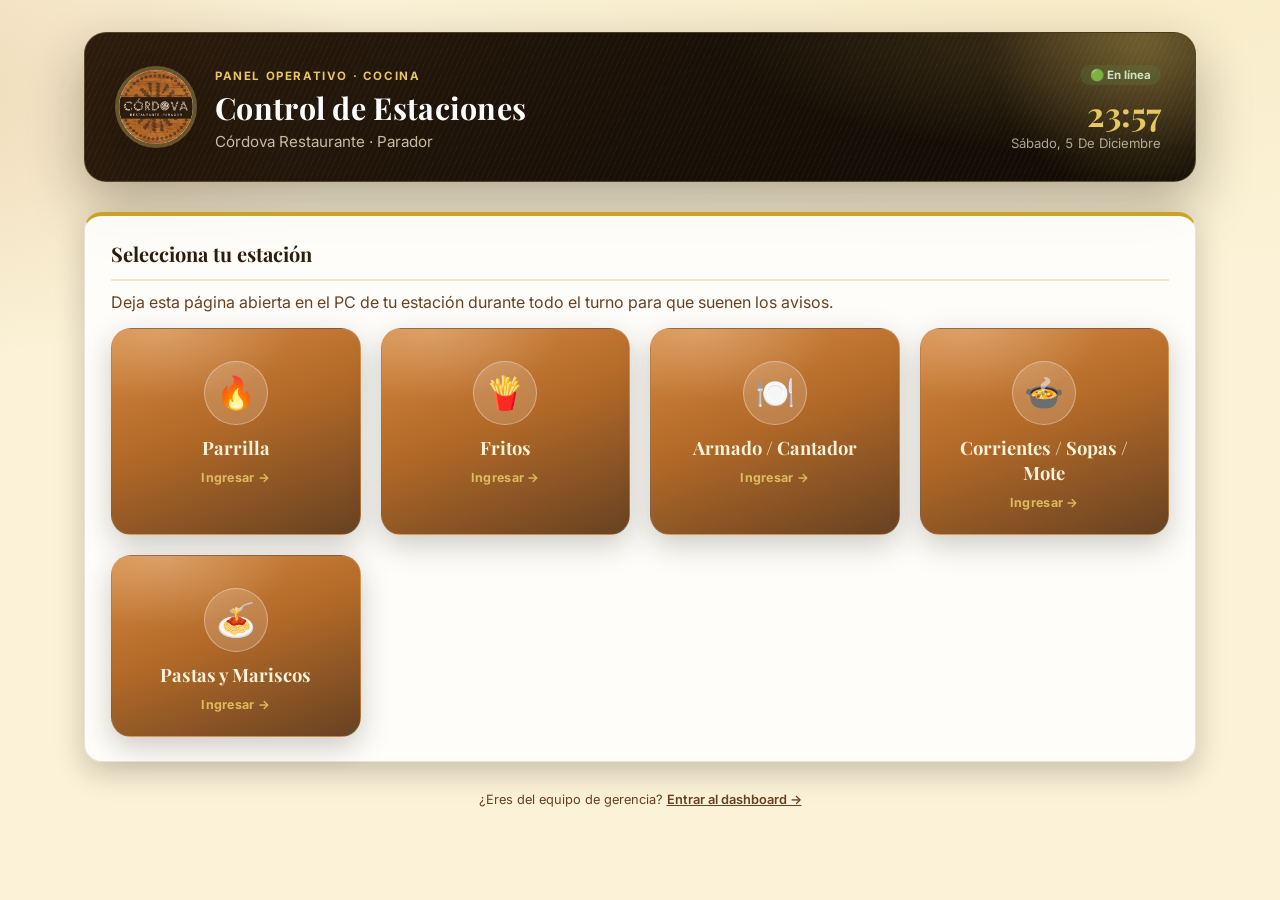
==== index.html @ f02a96de "Add files via upload" ====
<!DOCTYPE html>
<html lang="es">
<head>
<meta charset="UTF-8" />
<meta name="viewport" content="width=device-width, initial-scale=1.0" />
<title>Córdova · Control de Estaciones</title>
<link rel="icon" href="assets/logo.png" />
<link rel="manifest" href="manifest.json" />
<meta name="theme-color" content="#2c1c0d" />
<link rel="apple-touch-icon" href="assets/icon-192.png" />
<link rel="preconnect" href="https://fonts.googleapis.com" />
<link rel="preconnect" href="https://fonts.gstatic.com" crossorigin />
<link href="https://fonts.googleapis.com/css2?family=Playfair+Display:wght@600;700;800&family=Inter:wght@400;500;600;700;800&display=swap" rel="stylesheet" />
<link rel="stylesheet" href="css/style.css" />
</head>
<body>
  <div class="wrap">
    <div class="hero-header">
      <div class="hero-glow"></div>
      <img class="hero-logo" src="assets/logo.png" alt="Córdova Restaurante" />
      <div class="hero-copy">
        <span class="eyebrow">Panel operativo · Cocina</span>
        <h1>Control de Estaciones</h1>
        <p>Córdova Restaurante · Parador</p>
      </div>
      <div class="clock">
        <span class="conn-pill" id="conn-status">·</span>
        <div class="time" id="clock-time">--:--</div>
        <div class="date" id="clock-date">--</div>
      </div>
    </div>

    <div class="card card-accent fade-in">
      <h2>Selecciona tu estación</h2>
      <p style="color:var(--brand-wood-dark); margin-top:-6px;">
        Deja esta página abierta en el PC de tu estación durante todo el turno para que suenen los avisos.
      </p>
      <div class="station-grid" id="station-grid"></div>
    </div>

    <div class="footer-note">
      ¿Eres del equipo de gerencia? <a href="dashboard.html">Entrar al dashboard →</a>
    </div>
  </div>

  <script src="js/data.js"></script>
  <script src="js/pwa.js"></script>
  <script>
    function renderClock() {
      const now = new Date();
      document.getElementById("clock-time").textContent =
        String(now.getHours()).padStart(2, "0") + ":" + String(now.getMinutes()).padStart(2, "0");
      document.getElementById("clock-date").textContent =
        now.toLocaleDateString("es-CO", { weekday: "long", day: "numeric", month: "long" });
    }
    renderClock();
    setInterval(renderClock, 1000 * 10);

    const grid = document.getElementById("station-grid");
    STATIONS.forEach((s) => {
      const a = document.createElement("a");
      a.className = "station-tile";
      a.href = `estacion.html?station=${s.id}`;
      a.innerHTML = `<span class="icon-badge"><span class="icon">${s.icon}</span></span><span class="name">${s.name}</span><span class="tile-arrow">Ingresar →</span>`;
      grid.appendChild(a);
    });
  </script>
</body>
</html>
---- css/style.css ----
/* ============================================================
   CÓRDOVA RESTAURANTE — Estilo de marca (v2, look premium)
   Paleta extraída del logo: café oscuro, madera natural,
   blanco hueso y acentos de verde bijao / rojo corozo / dorado.
   Tipografía: Playfair Display (editorial) + Inter (funcional).
   ============================================================ */

:root {
  --brand-dark: #2c1c0d;
  --brand-dark-2: #180f06;
  --brand-wood: #b36a28;
  --brand-wood-light: #d68a42;
  --brand-wood-dark: #674222;
  --brand-cream: #fbf2d7;
  --brand-cream-2: #f3e7c8;
  --brand-gold: #c9a227;
  --brand-gold-light: #e6c665;
  --brand-green: #5c7a45;
  --brand-green-dark: #3f5730;
  --brand-red: #9b3b2e;
  --brand-red-dark: #74271d;
  --shadow: 0 10px 30px rgba(24, 15, 6, 0.22);
  --shadow-lg: 0 22px 55px rgba(24, 15, 6, 0.32);
  --radius: 18px;
  --serif: "Playfair Display", Georgia, serif;
  --sans: "Inter", "Segoe UI", Arial, sans-serif;
  font-size: 16px;
}

* { box-sizing: border-box; }

html, body {
  margin: 0;
  padding: 0;
  min-height: 100%;
  color: var(--brand-dark);
  font-family: var(--sans);
}

body {
  background:
    radial-gradient(1200px 600px at 85% -10%, rgba(230, 198, 101, 0.16), transparent 60%),
    radial-gradient(900px 500px at -10% 10%, rgba(179, 106, 40, 0.18), transparent 55%),
    var(--brand-cream);
  min-height: 100vh;
}

::-webkit-scrollbar { width: 10px; height: 10px; }
::-webkit-scrollbar-track { background: var(--brand-cream-2); }
::-webkit-scrollbar-thumb { background: var(--brand-wood); border-radius: 10px; }
::-webkit-scrollbar-thumb:hover { background: var(--brand-wood-dark); }

.wrap {
  max-width: 1160px;
  margin: 0 auto;
  padding: 32px 24px 90px;
}

/* ---------- Hero header ---------- */
.hero-header {
  position: relative;
  display: flex;
  align-items: center;
  gap: 22px;
  margin-bottom: 30px;
  padding: 30px 34px;
  border-radius: 22px;
  background:
    radial-gradient(600px 200px at 90% 0%, rgba(230, 198, 101, 0.18), transparent 60%),
    linear-gradient(135deg, var(--brand-dark) 0%, var(--brand-dark-2) 55%, #120b04 100%);
  color: var(--brand-cream);
  box-shadow: var(--shadow-lg);
  overflow: hidden;
  border: 1px solid rgba(230, 198, 101, 0.25);
}

.hero-header::after {
  content: "";
  position: absolute;
  inset: 0;
  background-image: repeating-linear-gradient(115deg, rgba(255,255,255,0.035) 0px, rgba(255,255,255,0.035) 1px, transparent 1px, transparent 5px);
  pointer-events: none;
}

.hero-glow {
  position: absolute;
  width: 340px; height: 340px;
  right: -120px; top: -160px;
  background: radial-gradient(circle, rgba(230,198,101,0.35), transparent 65%);
  filter: blur(10px);
  pointer-events: none;
}

.hero-logo {
  width: 74px;
  height: 74px;
  border-radius: 50%;
  box-shadow: 0 0 0 4px rgba(230, 198, 101, 0.35), var(--shadow);
  position: relative;
  z-index: 1;
  flex-shrink: 0;
}

.hero-copy { position: relative; z-index: 1; }
.hero-copy .eyebrow {
  display: inline-block;
  font-size: 0.72rem;
  letter-spacing: 1.6px;
  text-transform: uppercase;
  color: var(--brand-gold-light);
  font-weight: 700;
  margin-bottom: 4px;
}
.hero-copy h1 {
  font-family: var(--serif);
  font-size: 1.9rem;
  margin: 0;
  letter-spacing: 0.3px;
  color: #fff;
}
.hero-copy p {
  margin: 4px 0 0;
  color: rgba(251, 242, 215, 0.75);
  font-size: 0.95rem;
}

.hero-header .clock {
  margin-left: auto;
  text-align: right;
  color: var(--brand-cream);
  font-variant-numeric: tabular-nums;
  position: relative;
  z-index: 1;
}
.hero-header .clock .time { font-family: var(--serif); font-size: 2.1rem; font-weight: 700; color: var(--brand-gold-light); }
.hero-header .clock .date { font-size: 0.82rem; color: rgba(251, 242, 215, 0.65); text-transform: capitalize; }

.conn-pill {
  display: inline-block;
  font-size: 0.72rem;
  font-weight: 700;
  padding: 3px 10px;
  border-radius: 999px;
  margin-bottom: 6px;
  background: rgba(255,255,255,0.12);
  color: var(--brand-cream);
}
.conn-pill.online { background: rgba(92,122,69,0.28); color: #cfe3c2; }
.conn-pill.offline { background: rgba(155,59,46,0.35); color: #f6cfc8; animation: pulseSoft 1.6s ease-in-out infinite; }
@keyframes pulseSoft { 0%,100% { opacity: 1; } 50% { opacity: 0.55; } }

/* ---------- Cards ---------- */
.card {
  background: rgba(255, 255, 255, 0.86);
  backdrop-filter: blur(6px);
  border: 1px solid rgba(103, 66, 34, 0.14);
  border-radius: var(--radius);
  box-shadow: var(--shadow);
  padding: 24px 26px;
  margin-bottom: 20px;
  position: relative;
}

.card-accent { border-top: 4px solid var(--brand-gold); }

.card h2 {
  margin-top: 0;
  font-family: var(--serif);
  color: var(--brand-dark);
  font-size: 1.25rem;
  border-bottom: 2px solid var(--brand-cream-2);
  padding-bottom: 12px;
}

@keyframes fadeSlideIn { from { opacity: 0; transform: translateY(10px); } to { opacity: 1; transform: translateY(0); } }
.fade-in { animation: fadeSlideIn 0.45s ease both; }

/* ---------- Station grid ---------- */
.station-grid {
  display: grid;
  grid-template-columns: repeat(auto-fit, minmax(220px, 1fr));
  gap: 20px;
}

.station-tile {
  display: flex;
  flex-direction: column;
  align-items: center;
  gap: 10px;
  background: linear-gradient(160deg, var(--brand-wood-light) 0%, var(--brand-wood) 45%, var(--brand-wood-dark) 100%);
  color: var(--brand-cream);
  border-radius: 20px;
  padding: 32px 18px 24px;
  text-decoration: none;
  box-shadow: var(--shadow);
  transition: transform 0.2s ease, box-shadow 0.2s ease;
  position: relative;
  overflow: hidden;
  border: 1px solid rgba(255,255,255,0.12);
}
.station-tile::before {
  content: "";
  position: absolute; inset: 0;
  background: radial-gradient(220px 120px at 20% 0%, rgba(255,255,255,0.22), transparent 60%);
}
.station-tile:hover { transform: translateY(-6px) scale(1.015); box-shadow: 0 20px 45px rgba(24,15,6,0.4); }
.station-tile .icon-badge {
  width: 64px; height: 64px;
  border-radius: 50%;
  background: rgba(255,255,255,0.16);
  border: 1px solid rgba(255,255,255,0.35);
  display: flex; align-items: center; justify-content: center;
  position: relative; z-index: 1;
}
.station-tile .icon { font-size: 2rem; }
.station-tile .name { font-family: var(--serif); font-size: 1.15rem; font-weight: 700; text-align: center; position: relative; z-index: 1; }
.station-tile .tile-arrow {
  font-size: 0.78rem;
  color: var(--brand-gold-light);
  font-weight: 700;
  letter-spacing: 0.3px;
  position: relative; z-index: 1;
  opacity: 0.9;
}

/* ---------- Form fields ---------- */
label { font-weight: 600; display: block; margin: 4px 0 6px; color: var(--brand-dark); }
input[type="text"], select, textarea, input[type="date"] {
  width: 100%;
  padding: 11px 13px;
  border: 1.5px solid rgba(103, 66, 34, 0.25);
  border-radius: 11px;
  font-size: 1rem;
  font-family: inherit;
  background: #fffdf8;
  color: var(--brand-dark);
  transition: border-color 0.15s ease, box-shadow 0.15s ease;
}
input[type="text"]:focus, select:focus, textarea:focus, input[type="date"]:focus {
  outline: none;
  border-color: var(--brand-gold);
  box-shadow: 0 0 0 3px rgba(201, 162, 39, 0.18);
}
textarea { min-height: 70px; resize: vertical; }

.field { margin-bottom: 16px; }
.field-row { display: grid; grid-template-columns: 1fr 1fr; gap: 16px; }
@media (max-width: 640px) { .field-row { grid-template-columns: 1fr; } }

/* ---------- Checklist item ---------- */
.item-row {
  display: flex;
  align-items: center;
  gap: 14px;
  padding: 13px 6px;
  border-bottom: 1px solid var(--brand-cream-2);
  transition: background 0.15s ease;
}
.item-row:hover { background: rgba(201, 162, 39, 0.06); border-radius: 10px; }
.item-row:last-child { border-bottom: none; }
.item-row .item-label { flex: 1; font-weight: 500; }
.item-row .item-label .critical-tag {
  display: inline-block;
  margin-left: 8px;
  font-size: 0.65rem;
  font-weight: 800;
  letter-spacing: 0.4px;
  color: #fff;
  background: var(--brand-red);
  border-radius: 999px;
  padding: 2px 9px;
  vertical-align: middle;
}

.toggle-group { display: flex; gap: 6px; }
.toggle-btn {
  border: 2px solid rgba(103, 66, 34, 0.2);
  background: #fff;
  color: var(--brand-wood-dark);
  font-weight: 700;
  padding: 9px 16px;
  border-radius: 999px;
  cursor: pointer;
  font-size: 0.88rem;
  min-width: 58px;
  transition: all 0.15s ease;
}
.toggle-btn:hover { border-color: var(--brand-gold); }
.toggle-btn.yes.active { background: var(--brand-green); border-color: var(--brand-green-dark); color: #fff; box-shadow: 0 4px 12px rgba(92,122,69,0.35); }
.toggle-btn.no.active { background: var(--brand-red); border-color: var(--brand-red-dark); color: #fff; box-shadow: 0 4px 12px rgba(155,59,46,0.35); }
.toggle-btn.na.active { background: var(--brand-wood-dark); border-color: var(--brand-dark); color: #fff; }

/* ---------- Buttons ---------- */
.btn {
  display: inline-block;
  padding: 13px 24px;
  border-radius: 12px;
  border: none;
  font-weight: 700;
  font-size: 1rem;
  cursor: pointer;
  text-decoration: none;
  text-align: center;
  transition: transform 0.12s ease, box-shadow 0.12s ease, background 0.15s ease;
}
.btn-primary { background: linear-gradient(135deg, var(--brand-wood-light), var(--brand-wood-dark)); color: #fff; box-shadow: 0 8px 20px rgba(179,106,40,0.35); }
.btn-primary:hover { transform: translateY(-2px); box-shadow: 0 12px 26px rgba(179,106,40,0.45); }
.btn-secondary { background: var(--brand-cream-2); color: var(--brand-dark); }
.btn-secondary:hover { background: #e9dbb2; }
.btn-danger { background: var(--brand-red); color: #fff; }
.btn-block { display: block; width: 100%; }
.btn:disabled { opacity: 0.5; cursor: not-allowed; transform: none; }
.btn:active { transform: translateY(0) scale(0.98); }

/* ---------- Alerts / banners ---------- */
.alarm-overlay {
  position: fixed;
  inset: 0;
  background: rgba(18, 11, 4, 0.9);
  backdrop-filter: blur(2px);
  display: flex;
  align-items: center;
  justify-content: center;
  z-index: 9999;
  animation: fadeIn 0.2s ease;
}
@keyframes fadeIn { from { opacity: 0; } to { opacity: 1; } }
.alarm-box {
  background: var(--brand-cream);
  border-radius: 20px;
  padding: 38px 42px;
  max-width: 460px;
  text-align: center;
  box-shadow: 0 25px 70px rgba(0,0,0,0.45);
  border: 4px solid var(--brand-gold);
  animation: fadeSlideIn 0.3s ease both;
}
.alarm-box .emoji { font-size: 3.4rem; }
.alarm-box h3 { font-family: var(--serif); color: var(--brand-red); margin: 10px 0; font-size: 1.45rem; }
.alarm-box p { color: var(--brand-dark); font-size: 1.05rem; }
.alarm-box .alarm-hint { font-size: 0.8rem; color: var(--brand-wood-dark); margin-top: -4px; }

.alarm-box-siren {
  animation: fadeSlideIn 0.3s ease both, sirenPulse 0.9s ease-in-out infinite;
}
@keyframes sirenPulse {
  0%, 100% { box-shadow: 0 0 0 0 rgba(155,59,46,0.55), 0 25px 70px rgba(0,0,0,0.45); border-color: var(--brand-gold); }
  50% { box-shadow: 0 0 0 18px rgba(155,59,46,0), 0 25px 70px rgba(0,0,0,0.45); border-color: var(--brand-red); }
}
.alarm-box-siren .emoji { animation: shake 0.6s ease-in-out infinite; display: inline-block; }
@keyframes shake {
  0%, 100% { transform: rotate(0deg); }
  25% { transform: rotate(-8deg); }
  75% { transform: rotate(8deg); }
}

.sticky-alert {
  position: sticky;
  top: 0;
  z-index: 500;
  background: linear-gradient(120deg, var(--brand-red), var(--brand-red-dark));
  color: #fff;
  padding: 12px 18px;
  border-radius: 12px;
  margin-bottom: 16px;
  font-weight: 600;
  display: flex;
  align-items: center;
  justify-content: space-between;
  gap: 12px;
  box-shadow: 0 10px 24px rgba(155,59,46,0.3);
}
.sticky-alert.ok { background: linear-gradient(120deg, var(--brand-green), var(--brand-green-dark)); box-shadow: 0 10px 24px rgba(92,122,69,0.3); }
.sticky-alert.warn { background: linear-gradient(120deg, var(--brand-gold-light), var(--brand-gold)); color: var(--brand-dark); }

/* ---------- Dashboard ---------- */
.kpi-row { display: grid; grid-template-columns: 2fr 1fr; gap: 18px; margin-bottom: 22px; align-items: stretch; }
@media (max-width: 860px) { .kpi-row { grid-template-columns: 1fr; } }

.dash-table { width: 100%; border-collapse: collapse; }
.dash-table th, .dash-table td {
  padding: 13px 10px;
  text-align: left;
  border-bottom: 1px solid var(--brand-cream-2);
  vertical-align: top;
}
.dash-table th { color: var(--brand-wood-dark); font-size: 0.8rem; text-transform: uppercase; letter-spacing: 0.5px; }
.dash-table tbody tr:hover { background: rgba(201,162,39,0.06); }

.status-pill {
  display: inline-flex;
  align-items: center;
  gap: 6px;
  padding: 6px 13px;
  border-radius: 999px;
  font-weight: 700;
  font-size: 0.84rem;
  color: #fff;
}
.status-pill.ok { background: var(--brand-green); box-shadow: 0 3px 10px rgba(92,122,69,0.35); }
.status-pill.warn { background: var(--brand-gold); color: var(--brand-dark); box-shadow: 0 3px 10px rgba(201,162,39,0.35); }
.status-pill.late { background: #b8752a; box-shadow: 0 3px 10px rgba(184,117,42,0.35); }
.status-pill.missing { background: var(--brand-red); box-shadow: 0 3px 10px rgba(155,59,46,0.35); }

.kpi-grid { display: grid; grid-template-columns: repeat(2, 1fr); gap: 14px; }
@media (max-width: 500px) { .kpi-grid { grid-template-columns: 1fr; } }
.kpi {
  background: rgba(255,255,255,0.9);
  border-radius: var(--radius);
  padding: 20px;
  text-align: center;
  box-shadow: var(--shadow);
  border-top: 4px solid var(--brand-gold);
}
.kpi .num { font-family: var(--serif); font-size: 2.1rem; font-weight: 800; color: var(--brand-dark); }
.kpi .lbl { color: var(--brand-wood-dark); font-size: 0.84rem; margin-top: 2px; }

.chart-card {
  background: rgba(255,255,255,0.9);
  border-radius: var(--radius);
  box-shadow: var(--shadow);
  padding: 20px;
  display: flex;
  flex-direction: column;
  align-items: center;
  border-top: 4px solid var(--brand-green);
}
.chart-card canvas { max-width: 200px; max-height: 200px; }
.chart-legend { display: flex; gap: 14px; margin-top: 12px; font-size: 0.8rem; flex-wrap: wrap; justify-content: center; }
.chart-legend span { display: inline-flex; align-items: center; gap: 6px; color: var(--brand-wood-dark); font-weight: 600; }
.chart-legend .dot { width: 10px; height: 10px; border-radius: 50%; display: inline-block; }

a { color: var(--brand-wood-dark); font-weight: 600; }

.login-box { max-width: 400px; margin: 70px auto; }

.footer-note { text-align: center; color: var(--brand-wood-dark); font-size: 0.8rem; margin-top: 30px; }
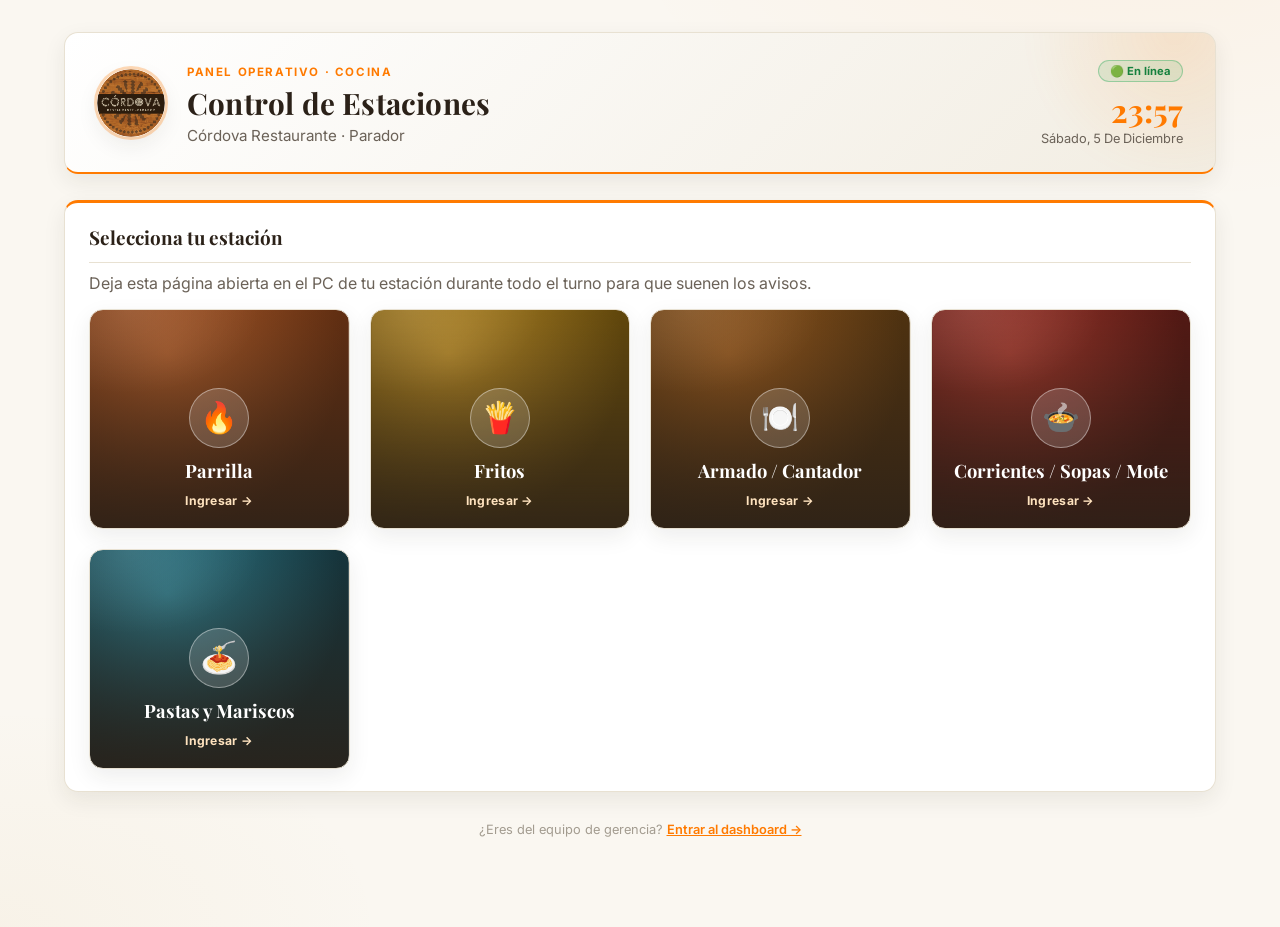
==== commit f888fa3d: "Add files via upload" ====
--- a/index.html
+++ b/index.html
@@ -6,7 +6,7 @@
 <title>Córdova · Control de Estaciones</title>
 <link rel="icon" href="assets/logo.png" />
 <link rel="manifest" href="manifest.json" />
-<meta name="theme-color" content="#2c1c0d" />
+<meta name="theme-color" content="#faf7f1" />
 <link rel="apple-touch-icon" href="assets/icon-192.png" />
 <link rel="preconnect" href="https://fonts.googleapis.com" />
 <link rel="preconnect" href="https://fonts.gstatic.com" crossorigin />
@@ -32,7 +32,7 @@
 
     <div class="card card-accent fade-in">
       <h2>Selecciona tu estación</h2>
-      <p style="color:var(--brand-wood-dark); margin-top:-6px;">
+      <p style="color:var(--text-secondary); margin-top:-6px;">
         Deja esta página abierta en el PC de tu estación durante todo el turno para que suenen los avisos.
       </p>
       <div class="station-grid" id="station-grid"></div>
@@ -60,6 +60,10 @@
     STATIONS.forEach((s) => {
       const a = document.createElement("a");
       a.className = "station-tile";
+      // data-station: solo se usa para aplicar el fondo temático de cada
+      // estación en css/style.css (.station-tile[data-station="..."]).
+      // No afecta ninguna lógica de JS.
+      a.setAttribute("data-station", s.id);
       a.href = `estacion.html?station=${s.id}`;
       a.innerHTML = `<span class="icon-badge"><span class="icon">${s.icon}</span></span><span class="name">${s.name}</span><span class="tile-arrow">Ingresar →</span>`;
       grid.appendChild(a);
--- a/css/style.css
+++ b/css/style.css
@@ -1,29 +1,50 @@
 /* ============================================================
-   CÓRDOVA RESTAURANTE — Estilo de marca (v2, look premium)
-   Paleta extraída del logo: café oscuro, madera natural,
-   blanco hueso y acentos de verde bijao / rojo corozo / dorado.
-   Tipografía: Playfair Display (editorial) + Inter (funcional).
+   CÓRDOVA RESTAURANTE — Tema claro premium (v4)
+   Centro de control operativo de cocina. Paleta blanca/crema con
+   acentos naranja/dorado. Solo cambios visuales — todos los
+   id/clases que usa el JS se conservan intactos.
    ============================================================ */
 
 :root {
-  --brand-dark: #2c1c0d;
-  --brand-dark-2: #180f06;
-  --brand-wood: #b36a28;
-  --brand-wood-light: #d68a42;
-  --brand-wood-dark: #674222;
-  --brand-cream: #fbf2d7;
-  --brand-cream-2: #f3e7c8;
-  --brand-gold: #c9a227;
-  --brand-gold-light: #e6c665;
-  --brand-green: #5c7a45;
-  --brand-green-dark: #3f5730;
-  --brand-red: #9b3b2e;
-  --brand-red-dark: #74271d;
-  --shadow: 0 10px 30px rgba(24, 15, 6, 0.22);
-  --shadow-lg: 0 22px 55px rgba(24, 15, 6, 0.32);
-  --radius: 18px;
+  --bg-main: #faf7f1;
+  --bg-secondary: #f2ede2;
+  --panel: #ffffff;
+  --panel-elevated: #ffffff;
+  --card: #ffffff;
+  --card-hover: #fbf5e8;
+  --border: #e8e1d2;
+  --border-active: #ff8500;
+  --orange: #ff7a00;
+  --orange-bright: #ff9500;
+  --gold: #c9973b;
+  --green: #16a34a;
+  --yellow: #d97706;
+  --red: #dc2626;
+  --blue: #0284c7;
+  --text: #2b2118;
+  --text-secondary: #6b6258;
+  --text-disabled: #a39c90;
+
+  /* Alias de compatibilidad (mismos nombres usados antes) */
+  --brand-dark: var(--text);
+  --brand-dark-2: #000000;
+  --brand-wood: var(--orange);
+  --brand-wood-light: var(--orange-bright);
+  --brand-wood-dark: var(--text-secondary);
+  --brand-cream: var(--bg-main);
+  --brand-cream-2: var(--panel);
+  --brand-gold: var(--gold);
+  --brand-gold-light: var(--orange-bright);
+  --brand-green: var(--green);
+  --brand-green-dark: #15803d;
+  --brand-red: var(--red);
+  --brand-red-dark: #b91c1c;
+
+  --shadow: 0 8px 22px rgba(43, 33, 24, 0.08);
+  --shadow-lg: 0 20px 48px rgba(43, 33, 24, 0.14);
+  --radius: 14px;
   --serif: "Playfair Display", Georgia, serif;
-  --sans: "Inter", "Segoe UI", Arial, sans-serif;
+  --sans: "Inter", "DM Sans", "Segoe UI", Arial, sans-serif;
   font-size: 16px;
 }
 
@@ -33,69 +54,60 @@
   margin: 0;
   padding: 0;
   min-height: 100%;
-  color: var(--brand-dark);
+  color: var(--text);
   font-family: var(--sans);
 }
 
 body {
   background:
-    radial-gradient(1200px 600px at 85% -10%, rgba(230, 198, 101, 0.16), transparent 60%),
-    radial-gradient(900px 500px at -10% 10%, rgba(179, 106, 40, 0.18), transparent 55%),
-    var(--brand-cream);
+    radial-gradient(900px 500px at 90% -10%, rgba(255, 122, 0, 0.05), transparent 60%),
+    radial-gradient(700px 400px at 0% 100%, rgba(201, 151, 59, 0.05), transparent 55%),
+    var(--bg-main);
   min-height: 100vh;
 }
 
 ::-webkit-scrollbar { width: 10px; height: 10px; }
-::-webkit-scrollbar-track { background: var(--brand-cream-2); }
-::-webkit-scrollbar-thumb { background: var(--brand-wood); border-radius: 10px; }
-::-webkit-scrollbar-thumb:hover { background: var(--brand-wood-dark); }
+::-webkit-scrollbar-track { background: var(--bg-secondary); }
+::-webkit-scrollbar-thumb { background: #d8cfba; border-radius: 10px; }
+::-webkit-scrollbar-thumb:hover { background: var(--orange); }
 
 .wrap {
-  max-width: 1160px;
+  max-width: 1200px;
   margin: 0 auto;
   padding: 32px 24px 90px;
 }
 
-/* ---------- Hero header ---------- */
+/* ---------- Hero header (index.html / estacion.html) ---------- */
 .hero-header {
   position: relative;
   display: flex;
   align-items: center;
   gap: 22px;
-  margin-bottom: 30px;
-  padding: 30px 34px;
-  border-radius: 22px;
-  background:
-    radial-gradient(600px 200px at 90% 0%, rgba(230, 198, 101, 0.18), transparent 60%),
-    linear-gradient(135deg, var(--brand-dark) 0%, var(--brand-dark-2) 55%, #120b04 100%);
-  color: var(--brand-cream);
-  box-shadow: var(--shadow-lg);
+  margin-bottom: 26px;
+  padding: 26px 32px;
+  border-radius: var(--radius);
+  background: linear-gradient(135deg, #ffffff 0%, var(--bg-secondary) 100%);
+  color: var(--text);
+  box-shadow: var(--shadow);
   overflow: hidden;
-  border: 1px solid rgba(230, 198, 101, 0.25);
-}
-
-.hero-header::after {
-  content: "";
-  position: absolute;
-  inset: 0;
-  background-image: repeating-linear-gradient(115deg, rgba(255,255,255,0.035) 0px, rgba(255,255,255,0.035) 1px, transparent 1px, transparent 5px);
-  pointer-events: none;
+  border: 1px solid var(--border);
+  border-bottom: 2px solid var(--orange);
 }
 
 .hero-glow {
   position: absolute;
-  width: 340px; height: 340px;
+  width: 320px; height: 320px;
   right: -120px; top: -160px;
-  background: radial-gradient(circle, rgba(230,198,101,0.35), transparent 65%);
+  background: radial-gradient(circle, rgba(255, 122, 0, 0.12), transparent 65%);
   filter: blur(10px);
   pointer-events: none;
 }
 
 .hero-logo {
-  width: 74px;
-  height: 74px;
+  width: 68px;
+  height: 68px;
   border-radius: 50%;
-  box-shadow: 0 0 0 4px rgba(230, 198, 101, 0.35), var(--shadow);
+  box-shadow: 0 0 0 3px rgba(255, 122, 0, 0.28), var(--shadow);
   position: relative;
   z-index: 1;
   flex-shrink: 0;
@@ -107,78 +119,134 @@
   font-size: 0.72rem;
   letter-spacing: 1.6px;
   text-transform: uppercase;
-  color: var(--brand-gold-light);
+  color: var(--orange);
   font-weight: 700;
   margin-bottom: 4px;
 }
 .hero-copy h1 {
   font-family: var(--serif);
-  font-size: 1.9rem;
+  font-size: 1.85rem;
   margin: 0;
-  letter-spacing: 0.3px;
-  color: #fff;
+  letter-spacing: 0.2px;
+  color: var(--text);
 }
 .hero-copy p {
   margin: 4px 0 0;
-  color: rgba(251, 242, 215, 0.75);
+  color: var(--text-secondary);
   font-size: 0.95rem;
 }
 
 .hero-header .clock {
   margin-left: auto;
   text-align: right;
-  color: var(--brand-cream);
+  color: var(--text);
   font-variant-numeric: tabular-nums;
   position: relative;
   z-index: 1;
 }
-.hero-header .clock .time { font-family: var(--serif); font-size: 2.1rem; font-weight: 700; color: var(--brand-gold-light); }
-.hero-header .clock .date { font-size: 0.82rem; color: rgba(251, 242, 215, 0.65); text-transform: capitalize; }
+.hero-header .clock .time { font-family: var(--serif); font-size: 2rem; font-weight: 700; color: var(--orange); }
+.hero-header .clock .date { font-size: 0.8rem; color: var(--text-secondary); text-transform: capitalize; }
 
 .conn-pill {
   display: inline-block;
-  font-size: 0.72rem;
-  font-weight: 700;
-  padding: 3px 10px;
+  font-size: 0.7rem;
+  font-weight: 700;
+  padding: 3px 11px;
   border-radius: 999px;
   margin-bottom: 6px;
-  background: rgba(255,255,255,0.12);
-  color: var(--brand-cream);
-}
-.conn-pill.online { background: rgba(92,122,69,0.28); color: #cfe3c2; }
-.conn-pill.offline { background: rgba(155,59,46,0.35); color: #f6cfc8; animation: pulseSoft 1.6s ease-in-out infinite; }
+  background: var(--bg-secondary);
+  border: 1px solid var(--border);
+  color: var(--text-secondary);
+}
+.conn-pill.online { background: rgba(22, 163, 74, 0.1); border-color: rgba(22, 163, 74, 0.35); color: #15803d; }
+.conn-pill.offline { background: rgba(220, 38, 38, 0.1); border-color: rgba(220, 38, 38, 0.35); color: #b91c1c; animation: pulseSoft 1.6s ease-in-out infinite; }
 @keyframes pulseSoft { 0%,100% { opacity: 1; } 50% { opacity: 0.55; } }
 
-/* ---------- Cards ---------- */
+/* ---------- Sidebar (solo dashboard.html) ---------- */
+.app-shell {
+  display: flex;
+  align-items: stretch;
+  min-height: 100vh;
+}
+
+.sidebar {
+  width: 262px;
+  flex-shrink: 0;
+  background: #ffffff;
+  border-right: 1px solid var(--border);
+  padding: 26px 18px;
+  display: flex;
+  flex-direction: column;
+  gap: 22px;
+  position: sticky;
+  top: 0;
+  height: 100vh;
+  box-shadow: 2px 0 14px rgba(43, 33, 24, 0.04);
+}
+
+.sidebar-brand { display: flex; align-items: center; gap: 12px; padding: 0 6px; }
+.sidebar-brand img { width: 46px; height: 46px; border-radius: 50%; box-shadow: 0 0 0 2px rgba(255,122,0,0.25); }
+.sidebar-brand .name { font-family: var(--serif); font-size: 1.02rem; color: var(--text); line-height: 1.15; }
+.sidebar-brand .sub { display: block; font-size: 0.68rem; color: var(--text-secondary); text-transform: uppercase; letter-spacing: 0.6px; margin-top: 2px; }
+
+.sidebar-nav { display: flex; flex-direction: column; gap: 5px; margin-top: 6px; }
+.nav-item {
+  display: flex;
+  align-items: center;
+  gap: 12px;
+  padding: 11px 14px;
+  border-radius: 10px;
+  color: var(--text-secondary);
+  text-decoration: none;
+  font-size: 0.92rem;
+  font-weight: 600;
+  border-left: 3px solid transparent;
+  transition: background 0.15s ease, color 0.15s ease, transform 0.15s ease;
+}
+.nav-item svg { width: 18px; height: 18px; flex-shrink: 0; stroke: currentColor; }
+.nav-item:hover { background: rgba(255, 122, 0, 0.08); color: var(--orange); transform: translateX(2px); }
+.nav-item.active {
+  background: linear-gradient(90deg, rgba(255,122,0,0.14), rgba(255,122,0,0.02));
+  border-left: 3px solid var(--orange);
+  color: var(--orange);
+  font-weight: 700;
+}
+.nav-item.active svg { stroke: var(--orange); }
+
+.sidebar-footer { margin-top: auto; }
+
+.main-area { flex: 1; min-width: 0; }
+
+/* ---------- Cards / panels ---------- */
 .card {
-  background: rgba(255, 255, 255, 0.86);
-  backdrop-filter: blur(6px);
-  border: 1px solid rgba(103, 66, 34, 0.14);
+  background: var(--card);
+  border: 1px solid var(--border);
   border-radius: var(--radius);
   box-shadow: var(--shadow);
-  padding: 24px 26px;
+  padding: 22px 24px;
   margin-bottom: 20px;
   position: relative;
-}
-
-.card-accent { border-top: 4px solid var(--brand-gold); }
+  transition: background 0.15s ease, border-color 0.15s ease;
+}
+
+.card-accent { border-top: 3px solid var(--orange); }
 
 .card h2 {
   margin-top: 0;
   font-family: var(--serif);
-  color: var(--brand-dark);
-  font-size: 1.25rem;
-  border-bottom: 2px solid var(--brand-cream-2);
+  color: var(--text);
+  font-size: 1.18rem;
+  border-bottom: 1px solid var(--border);
   padding-bottom: 12px;
 }
 
-@keyframes fadeSlideIn { from { opacity: 0; transform: translateY(10px); } to { opacity: 1; transform: translateY(0); } }
-.fade-in { animation: fadeSlideIn 0.45s ease both; }
-
-/* ---------- Station grid ---------- */
+@keyframes fadeSlideIn { from { opacity: 0; transform: translateY(8px); } to { opacity: 1; transform: translateY(0); } }
+.fade-in { animation: fadeSlideIn 0.4s ease both; }
+
+/* ---------- Station grid (index.html) ---------- */
 .station-grid {
   display: grid;
-  grid-template-columns: repeat(auto-fit, minmax(220px, 1fr));
+  grid-template-columns: repeat(auto-fit, minmax(260px, 1fr));
   gap: 20px;
 }
 
@@ -187,61 +255,74 @@
   flex-direction: column;
   align-items: center;
   gap: 10px;
-  background: linear-gradient(160deg, var(--brand-wood-light) 0%, var(--brand-wood) 45%, var(--brand-wood-dark) 100%);
-  color: var(--brand-cream);
-  border-radius: 20px;
-  padding: 32px 18px 24px;
+  justify-content: flex-end;
+  min-height: 220px;
+  color: #fff;
+  border-radius: var(--radius);
+  padding: 22px 18px 20px;
   text-decoration: none;
   box-shadow: var(--shadow);
-  transition: transform 0.2s ease, box-shadow 0.2s ease;
+  transition: transform 0.2s ease, box-shadow 0.2s ease, border-color 0.2s ease;
   position: relative;
   overflow: hidden;
-  border: 1px solid rgba(255,255,255,0.12);
-}
+  border: 1px solid var(--border);
+  background-size: cover;
+  background-position: center;
+}
+/* Fondo por estación: degradado temático de base + espacio para tu propia
+   foto gastronómica. Para poner tu foto real, reemplaza la URL de cada
+   selector de abajo por, por ejemplo, url("assets/stations/parrilla.jpg") */
+.station-tile[data-station="parrilla"] { background-image: linear-gradient(180deg, rgba(43,33,24,0.15) 0%, rgba(43,33,24,0.88) 100%), radial-gradient(circle at 30% 20%, #c0642c, #6b3111 70%); }
+.station-tile[data-station="fritos"] { background-image: linear-gradient(180deg, rgba(43,33,24,0.15) 0%, rgba(43,33,24,0.88) 100%), radial-gradient(circle at 30% 20%, #cf9c2a, #6b4e0a 70%); }
+.station-tile[data-station="armado"] { background-image: linear-gradient(180deg, rgba(43,33,24,0.15) 0%, rgba(43,33,24,0.88) 100%), radial-gradient(circle at 30% 20%, #a8621f, #55350f 70%); }
+.station-tile[data-station="corrientes"] { background-image: linear-gradient(180deg, rgba(43,33,24,0.15) 0%, rgba(43,33,24,0.88) 100%), radial-gradient(circle at 30% 20%, #b23a2e, #591713 70%); }
+.station-tile[data-station="pastas"] { background-image: linear-gradient(180deg, rgba(43,33,24,0.15) 0%, rgba(43,33,24,0.88) 100%), radial-gradient(circle at 30% 20%, #2f8a9e, #123842 70%); }
+
 .station-tile::before {
   content: "";
   position: absolute; inset: 0;
-  background: radial-gradient(220px 120px at 20% 0%, rgba(255,255,255,0.22), transparent 60%);
-}
-.station-tile:hover { transform: translateY(-6px) scale(1.015); box-shadow: 0 20px 45px rgba(24,15,6,0.4); }
+  background: radial-gradient(220px 140px at 15% 0%, rgba(255,255,255,0.10), transparent 60%);
+}
+.station-tile:hover { transform: translateY(-6px); box-shadow: var(--shadow-lg); border-color: var(--border-active); }
 .station-tile .icon-badge {
-  width: 64px; height: 64px;
+  width: 60px; height: 60px;
   border-radius: 50%;
   background: rgba(255,255,255,0.16);
-  border: 1px solid rgba(255,255,255,0.35);
+  border: 1px solid rgba(255,255,255,0.4);
   display: flex; align-items: center; justify-content: center;
   position: relative; z-index: 1;
 }
-.station-tile .icon { font-size: 2rem; }
+.station-tile .icon { font-size: 1.9rem; }
 .station-tile .name { font-family: var(--serif); font-size: 1.15rem; font-weight: 700; text-align: center; position: relative; z-index: 1; }
 .station-tile .tile-arrow {
-  font-size: 0.78rem;
-  color: var(--brand-gold-light);
+  font-size: 0.76rem;
+  color: #ffe3bf;
   font-weight: 700;
   letter-spacing: 0.3px;
   position: relative; z-index: 1;
-  opacity: 0.9;
 }
 
 /* ---------- Form fields ---------- */
-label { font-weight: 600; display: block; margin: 4px 0 6px; color: var(--brand-dark); }
-input[type="text"], select, textarea, input[type="date"] {
+label { font-weight: 600; display: block; margin: 4px 0 6px; color: var(--text); }
+input[type="text"], input[type="password"], select, textarea, input[type="date"] {
   width: 100%;
   padding: 11px 13px;
-  border: 1.5px solid rgba(103, 66, 34, 0.25);
-  border-radius: 11px;
+  border: 1px solid var(--border);
+  border-radius: 9px;
   font-size: 1rem;
   font-family: inherit;
-  background: #fffdf8;
-  color: var(--brand-dark);
+  background: #fffdf9;
+  color: var(--text);
+  min-height: 44px;
   transition: border-color 0.15s ease, box-shadow 0.15s ease;
 }
-input[type="text"]:focus, select:focus, textarea:focus, input[type="date"]:focus {
+input[type="text"]:focus, input[type="password"]:focus, select:focus, textarea:focus, input[type="date"]:focus {
   outline: none;
-  border-color: var(--brand-gold);
-  box-shadow: 0 0 0 3px rgba(201, 162, 39, 0.18);
+  border-color: var(--border-active);
+  box-shadow: 0 0 0 3px rgba(255, 133, 0, 0.15);
 }
 textarea { min-height: 70px; resize: vertical; }
+::placeholder { color: var(--text-disabled); }
 
 .field { margin-bottom: 16px; }
 .field-row { display: grid; grid-template-columns: 1fr 1fr; gap: 16px; }
@@ -252,21 +333,22 @@
   display: flex;
   align-items: center;
   gap: 14px;
-  padding: 13px 6px;
-  border-bottom: 1px solid var(--brand-cream-2);
+  padding: 13px 8px;
+  border-bottom: 1px solid var(--border);
   transition: background 0.15s ease;
-}
-.item-row:hover { background: rgba(201, 162, 39, 0.06); border-radius: 10px; }
+  border-radius: 8px;
+}
+.item-row:hover { background: var(--card-hover); }
 .item-row:last-child { border-bottom: none; }
-.item-row .item-label { flex: 1; font-weight: 500; }
+.item-row .item-label { flex: 1; font-weight: 500; color: var(--text); }
 .item-row .item-label .critical-tag {
   display: inline-block;
   margin-left: 8px;
-  font-size: 0.65rem;
+  font-size: 0.64rem;
   font-weight: 800;
   letter-spacing: 0.4px;
   color: #fff;
-  background: var(--brand-red);
+  background: var(--red);
   border-radius: 999px;
   padding: 2px 9px;
   vertical-align: middle;
@@ -274,49 +356,54 @@
 
 .toggle-group { display: flex; gap: 6px; }
 .toggle-btn {
-  border: 2px solid rgba(103, 66, 34, 0.2);
-  background: #fff;
-  color: var(--brand-wood-dark);
-  font-weight: 700;
-  padding: 9px 16px;
-  border-radius: 999px;
+  border: 1px solid var(--border);
+  background: #fffdf9;
+  color: var(--text-secondary);
+  font-weight: 700;
+  padding: 10px 18px;
+  border-radius: 9px;
   cursor: pointer;
   font-size: 0.88rem;
   min-width: 58px;
+  min-height: 42px;
   transition: all 0.15s ease;
 }
-.toggle-btn:hover { border-color: var(--brand-gold); }
-.toggle-btn.yes.active { background: var(--brand-green); border-color: var(--brand-green-dark); color: #fff; box-shadow: 0 4px 12px rgba(92,122,69,0.35); }
-.toggle-btn.no.active { background: var(--brand-red); border-color: var(--brand-red-dark); color: #fff; box-shadow: 0 4px 12px rgba(155,59,46,0.35); }
-.toggle-btn.na.active { background: var(--brand-wood-dark); border-color: var(--brand-dark); color: #fff; }
+.toggle-btn:hover { border-color: var(--orange); color: var(--text); }
+/* "Sí" seleccionado: naranja (color de acción/selección) */
+.toggle-btn.yes.active { background: var(--orange); border-color: var(--orange-bright); color: #fff; box-shadow: 0 0 0 3px rgba(255,122,0,0.2); }
+/* "No" seleccionado: rojo (respuesta negativa) */
+.toggle-btn.no.active { background: rgba(220,38,38,0.12); border-color: var(--red); color: #b91c1c; box-shadow: 0 0 0 3px rgba(220,38,38,0.1); }
+/* "N/A" seleccionado: gris */
+.toggle-btn.na.active { background: #ece7db; border-color: #a39c90; color: var(--text); }
 
 /* ---------- Buttons ---------- */
 .btn {
   display: inline-block;
   padding: 13px 24px;
-  border-radius: 12px;
-  border: none;
+  border-radius: 10px;
+  border: 1px solid transparent;
   font-weight: 700;
   font-size: 1rem;
   cursor: pointer;
   text-decoration: none;
   text-align: center;
-  transition: transform 0.12s ease, box-shadow 0.12s ease, background 0.15s ease;
-}
-.btn-primary { background: linear-gradient(135deg, var(--brand-wood-light), var(--brand-wood-dark)); color: #fff; box-shadow: 0 8px 20px rgba(179,106,40,0.35); }
-.btn-primary:hover { transform: translateY(-2px); box-shadow: 0 12px 26px rgba(179,106,40,0.45); }
-.btn-secondary { background: var(--brand-cream-2); color: var(--brand-dark); }
-.btn-secondary:hover { background: #e9dbb2; }
-.btn-danger { background: var(--brand-red); color: #fff; }
+  min-height: 44px;
+  transition: transform 0.12s ease, box-shadow 0.12s ease, background 0.15s ease, filter 0.15s ease;
+}
+.btn-primary { background: var(--orange); color: #fff; border-color: var(--orange-bright); box-shadow: 0 6px 16px rgba(255,122,0,0.24); }
+.btn-primary:hover { filter: brightness(1.06); box-shadow: 0 10px 22px rgba(255,122,0,0.32); }
+.btn-secondary { background: #fff; color: var(--text); border-color: var(--border); }
+.btn-secondary:hover { background: var(--bg-secondary); }
+.btn-danger { background: rgba(220,38,38,0.1); color: #b91c1c; border-color: var(--red); }
 .btn-block { display: block; width: 100%; }
 .btn:disabled { opacity: 0.5; cursor: not-allowed; transform: none; }
-.btn:active { transform: translateY(0) scale(0.98); }
+.btn:active { transform: scale(0.98); }
 
 /* ---------- Alerts / banners ---------- */
 .alarm-overlay {
   position: fixed;
   inset: 0;
-  background: rgba(18, 11, 4, 0.9);
+  background: rgba(20, 14, 8, 0.88);
   backdrop-filter: blur(2px);
   display: flex;
   align-items: center;
@@ -326,52 +413,46 @@
 }
 @keyframes fadeIn { from { opacity: 0; } to { opacity: 1; } }
 .alarm-box {
-  background: var(--brand-cream);
-  border-radius: 20px;
+  background: #ffffff;
+  border-radius: 16px;
   padding: 38px 42px;
   max-width: 460px;
   text-align: center;
-  box-shadow: 0 25px 70px rgba(0,0,0,0.45);
-  border: 4px solid var(--brand-gold);
+  box-shadow: 0 25px 60px rgba(0,0,0,0.35);
+  border: 3px solid var(--orange);
   animation: fadeSlideIn 0.3s ease both;
 }
 .alarm-box .emoji { font-size: 3.4rem; }
-.alarm-box h3 { font-family: var(--serif); color: var(--brand-red); margin: 10px 0; font-size: 1.45rem; }
-.alarm-box p { color: var(--brand-dark); font-size: 1.05rem; }
-.alarm-box .alarm-hint { font-size: 0.8rem; color: var(--brand-wood-dark); margin-top: -4px; }
-
-.alarm-box-siren {
-  animation: fadeSlideIn 0.3s ease both, sirenPulse 0.9s ease-in-out infinite;
-}
+.alarm-box h3 { font-family: var(--serif); color: var(--orange); margin: 10px 0; font-size: 1.4rem; }
+.alarm-box p { color: var(--text); font-size: 1.03rem; }
+.alarm-box .alarm-hint { font-size: 0.8rem; color: var(--text-secondary); margin-top: -4px; }
+
+.alarm-box-siren { animation: fadeSlideIn 0.3s ease both, sirenPulse 0.9s ease-in-out infinite; }
 @keyframes sirenPulse {
-  0%, 100% { box-shadow: 0 0 0 0 rgba(155,59,46,0.55), 0 25px 70px rgba(0,0,0,0.45); border-color: var(--brand-gold); }
-  50% { box-shadow: 0 0 0 18px rgba(155,59,46,0), 0 25px 70px rgba(0,0,0,0.45); border-color: var(--brand-red); }
+  0%, 100% { box-shadow: 0 0 0 0 rgba(220,38,38,0.5), 0 25px 60px rgba(0,0,0,0.35); border-color: var(--orange); }
+  50% { box-shadow: 0 0 0 16px rgba(220,38,38,0), 0 25px 60px rgba(0,0,0,0.35); border-color: var(--red); }
 }
 .alarm-box-siren .emoji { animation: shake 0.6s ease-in-out infinite; display: inline-block; }
-@keyframes shake {
-  0%, 100% { transform: rotate(0deg); }
-  25% { transform: rotate(-8deg); }
-  75% { transform: rotate(8deg); }
-}
+@keyframes shake { 0%,100% { transform: rotate(0deg); } 25% { transform: rotate(-8deg); } 75% { transform: rotate(8deg); } }
 
 .sticky-alert {
   position: sticky;
   top: 0;
   z-index: 500;
-  background: linear-gradient(120deg, var(--brand-red), var(--brand-red-dark));
-  color: #fff;
+  background: rgba(220,38,38,0.1);
+  border: 1px solid var(--red);
+  color: #b91c1c;
   padding: 12px 18px;
-  border-radius: 12px;
+  border-radius: 10px;
   margin-bottom: 16px;
   font-weight: 600;
   display: flex;
   align-items: center;
   justify-content: space-between;
   gap: 12px;
-  box-shadow: 0 10px 24px rgba(155,59,46,0.3);
-}
-.sticky-alert.ok { background: linear-gradient(120deg, var(--brand-green), var(--brand-green-dark)); box-shadow: 0 10px 24px rgba(92,122,69,0.3); }
-.sticky-alert.warn { background: linear-gradient(120deg, var(--brand-gold-light), var(--brand-gold)); color: var(--brand-dark); }
+}
+.sticky-alert.ok { background: rgba(22,163,74,0.1); border-color: var(--green); color: #15803d; }
+.sticky-alert.warn { background: rgba(217,119,6,0.1); border-color: var(--yellow); color: #92400e; }
 
 /* ---------- Dashboard ---------- */
 .kpi-row { display: grid; grid-template-columns: 2fr 1fr; gap: 18px; margin-bottom: 22px; align-items: stretch; }
@@ -381,11 +462,12 @@
 .dash-table th, .dash-table td {
   padding: 13px 10px;
   text-align: left;
-  border-bottom: 1px solid var(--brand-cream-2);
+  border-bottom: 1px solid var(--border);
   vertical-align: top;
-}
-.dash-table th { color: var(--brand-wood-dark); font-size: 0.8rem; text-transform: uppercase; letter-spacing: 0.5px; }
-.dash-table tbody tr:hover { background: rgba(201,162,39,0.06); }
+  color: var(--text);
+}
+.dash-table th { color: var(--text-secondary); font-size: 0.78rem; text-transform: uppercase; letter-spacing: 0.5px; }
+.dash-table tbody tr:hover { background: var(--card-hover); }
 
 .status-pill {
   display: inline-flex;
@@ -394,44 +476,47 @@
   padding: 6px 13px;
   border-radius: 999px;
   font-weight: 700;
-  font-size: 0.84rem;
-  color: #fff;
-}
-.status-pill.ok { background: var(--brand-green); box-shadow: 0 3px 10px rgba(92,122,69,0.35); }
-.status-pill.warn { background: var(--brand-gold); color: var(--brand-dark); box-shadow: 0 3px 10px rgba(201,162,39,0.35); }
-.status-pill.late { background: #b8752a; box-shadow: 0 3px 10px rgba(184,117,42,0.35); }
-.status-pill.missing { background: var(--brand-red); box-shadow: 0 3px 10px rgba(155,59,46,0.35); }
+  font-size: 0.82rem;
+  border: 1px solid transparent;
+}
+.status-pill.ok { background: rgba(22,163,74,0.12); color: #15803d; border-color: var(--green); }
+.status-pill.warn { background: rgba(217,119,6,0.12); color: #92400e; border-color: var(--yellow); }
+.status-pill.late { background: rgba(255,122,0,0.12); color: #b85c00; border-color: var(--orange); }
+.status-pill.missing { background: rgba(220,38,38,0.12); color: #b91c1c; border-color: var(--red); }
 
 .kpi-grid { display: grid; grid-template-columns: repeat(2, 1fr); gap: 14px; }
 @media (max-width: 500px) { .kpi-grid { grid-template-columns: 1fr; } }
 .kpi {
-  background: rgba(255,255,255,0.9);
+  background: var(--card);
   border-radius: var(--radius);
   padding: 20px;
   text-align: center;
   box-shadow: var(--shadow);
-  border-top: 4px solid var(--brand-gold);
-}
-.kpi .num { font-family: var(--serif); font-size: 2.1rem; font-weight: 800; color: var(--brand-dark); }
-.kpi .lbl { color: var(--brand-wood-dark); font-size: 0.84rem; margin-top: 2px; }
+  border: 1px solid var(--border);
+  border-top: 3px solid var(--orange);
+}
+.kpi .num { font-family: var(--serif); font-size: 2.05rem; font-weight: 800; color: var(--text); }
+.kpi .lbl { color: var(--text-secondary); font-size: 0.82rem; margin-top: 2px; }
 
 .chart-card {
-  background: rgba(255,255,255,0.9);
+  background: var(--card);
   border-radius: var(--radius);
   box-shadow: var(--shadow);
   padding: 20px;
   display: flex;
   flex-direction: column;
   align-items: center;
-  border-top: 4px solid var(--brand-green);
-}
+  border: 1px solid var(--border);
+  border-top: 3px solid var(--green);
+}
+.chart-card h2 { color: var(--text); border: none; }
 .chart-card canvas { max-width: 200px; max-height: 200px; }
-.chart-legend { display: flex; gap: 14px; margin-top: 12px; font-size: 0.8rem; flex-wrap: wrap; justify-content: center; }
-.chart-legend span { display: inline-flex; align-items: center; gap: 6px; color: var(--brand-wood-dark); font-weight: 600; }
+.chart-legend { display: flex; gap: 14px; margin-top: 12px; font-size: 0.78rem; flex-wrap: wrap; justify-content: center; }
+.chart-legend span { display: inline-flex; align-items: center; gap: 6px; color: var(--text-secondary); font-weight: 600; }
 .chart-legend .dot { width: 10px; height: 10px; border-radius: 50%; display: inline-block; }
 
-a { color: var(--brand-wood-dark); font-weight: 600; }
+a { color: var(--orange); font-weight: 600; }
 
 .login-box { max-width: 400px; margin: 70px auto; }
 
-.footer-note { text-align: center; color: var(--brand-wood-dark); font-size: 0.8rem; margin-top: 30px; }
+.footer-note { text-align: center; color: var(--text-disabled); font-size: 0.8rem; margin-top: 30px; }
